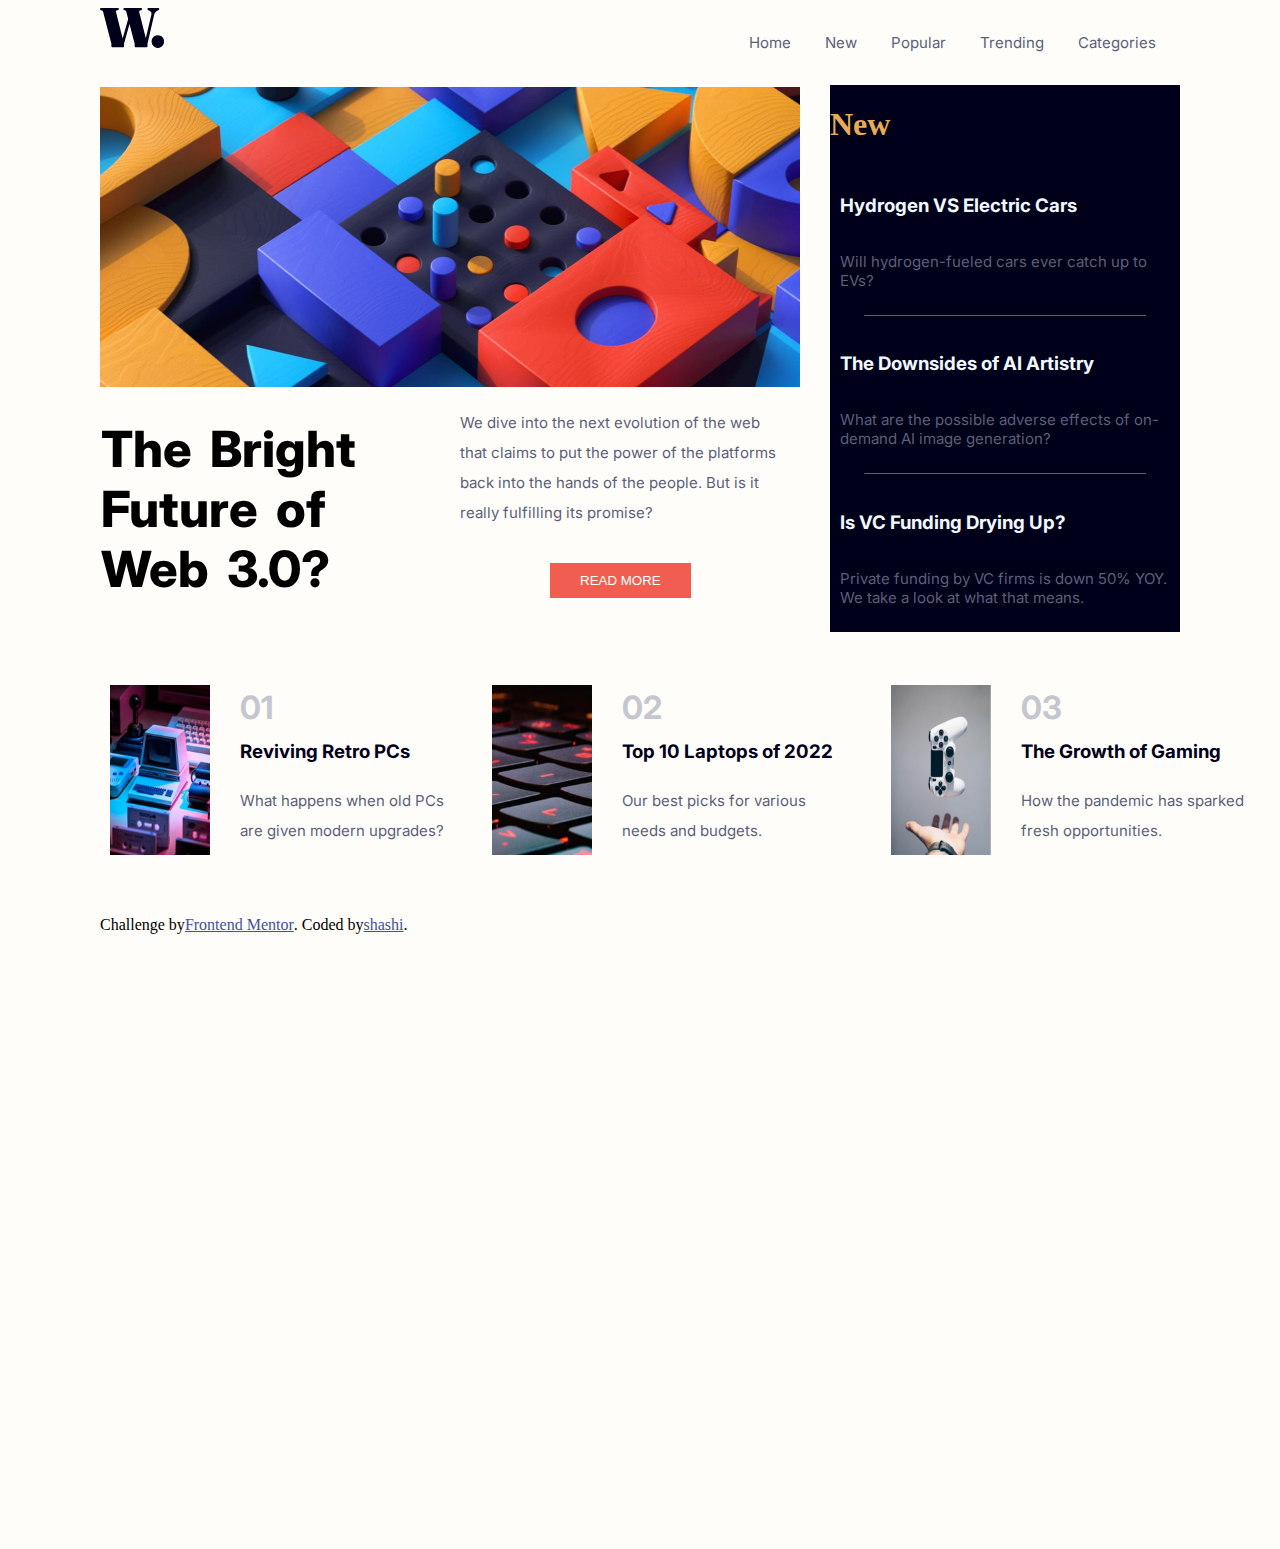
==== index.html @ fe5a7a80 "Add files via upload" ====
<!DOCTYPE html>
<html lang="en">
<head>
  <meta charset="UTF-8">
  <meta name="viewport" content="width=device-width, initial-scale=1.0"> <!-- displays site properly based on user's device -->

  <link rel="icon" type="image/png" sizes="32x32" href="./images/favicon-32x32.png">
  
  <title>Frontend Mentor | News homepage</title>

  <!-- Feel free to remove these styles or customise in your own stylesheet 👍 -->
  <style>
    .attribution { font-size: 11px; text-align: center; }
    .attribution a { color: hsl(228, 45%, 44%); }
  </style>
  <link rel="stylesheet" href="style.css">
  <link rel="preconnect" href="https://fonts.googleapis.com">
<link rel="preconnect" href="https://fonts.gstatic.com" crossorigin>
<link href="https://fonts.googleapis.com/css2?family=Inter&display=swap" rel="stylesheet">
</head>
<body>
<div class="top">
  <img src="assets/images/logo.svg" alt="">
  <p class="li">
  Home
  New
  Popular
  Trending
  Categories
  </p>
  </div>
 <div>
  <div class="middle">
    <img class="game" src="/assets/images/image-web-3-desktop.jpg" alt="game">

  <h1 class="main">The Bright Future of Web 3.0?</h1>

  <p class="mainp"> We dive into the next evolution of the web that claims to put the power of the platforms back into the hands of the people. 
  But is it really fulfilling its promise?</p>

 <button class="bo" >read more</button> 
  </div>
  <div class="middleleft">
  <h1>New</h1> 

  <h3>Hydrogen VS Electric Cars</h3>
 <p> Will hydrogen-fueled cars ever catch up to EVs?</p>
 <hr>

 <h3> The Downsides of AI Artistry</h3>
 <p> What are the possible adverse effects of on-demand AI image generation?</p>
<hr>
 <h3> Is VC Funding Drying Up?</h3>
 <p> Private funding by VC firms is down 50% YOY. We take a look at what that means.</p>
  </div>
</div>
<div class="down">
  <div class="star">
    <img class="boy" src="assets/images/image-retro-pcs.jpg" alt="">
  <h1 class="kp">01</h1>
 <h3 class="sm">Reviving Retro PCs</h3>
 <p class="ak"> What happens when old PCs are given modern upgrades?</p>
</div>
<div class="fire" >
  <img  class="boy"src="assets/images/image-top-laptops.jpg" alt="">
  <h1 class="kp">02</h1>
  <h3 class="sm">Top 10 Laptops of 2022</h3>
 <p class="ak"> Our best picks for various needs and budgets.</p>
</div>
<div class="car">
  <img  class="boy"src="assets/images/image-gaming-growth.jpg" alt="">
 <h1 class="kp"> 03</h1>
  <h3 class="sm" >The Growth of Gaming</h3>
 <p class="ak"> How the pandemic has sparked fresh opportunities.</p>

  </div>
  <div class="attribution">
    Challenge by <a href="https://www.frontendmentor.io?ref=challenge" target="_blank">Frontend Mentor</a>. 
    Coded by <a class="cp" href="#">shashi</a>.
  </div>
  </div>
</body>
</html>
---- style.css ----
body{
    background-color: hsl(36, 100%, 99%);
    margin-left: 100px;
    margin-right: 80px;

    height: auto;

     
    
}
.top{
    margin-bottom: 10px;
}

.t{
    color: black;
    font-size: 70px;
    display: inline-block;
    position: relative;
    left: 20px;
}
.li{
    display: inline-block;
    position: relative;
    left:570px;
word-spacing: 30px;
cursor:pointer;
}
.game{
    width:700px;
    height: 300px;
}
.main{
    font-family: 'Inter', sans-serif;
    font-weight: 800;

    color: black;
    font-size: 50px;
    display: inline-block;
    position: relative;
    width: 30%;
    top: 200px;
    right: 703px;
    word-spacing: 8px;
}
.mainp{
    line-height: 2;
    position: relative;
    left: 350px;
    bottom: 50px;
    width: 30%;
}
.middleleft{
    display: inline-block;
    background-color:hsl(240, 100%, 5%) ;
    position: relative;
    bottom: 552.5px;
    left: 730px;
    width: 350px;

}
hr{
    width: 80%;
    border-top: 0;
 border-color: hsl(236, 13%, 42%);
    
}
p{
    color: hsl(236, 13%, 42%);
    font-size: 15px;
    padding: 10px;
    font-family: 'Inter', sans-serif;
}
h3{
    font-family: 'Inter', sans-serif;
    display: inline-block;
    margin-bottom: 0px;
    padding-bottom: 0px;
    color: aliceblue;
    padding: 10px;
}
h1{
    color: hsl(35, 77%, 62%);
}
.bo{
    text-transform: uppercase;
    margin-left: 500px;
    padding: 10px 30px 10px 30px;
    background-color: hsl(5, 85%, 63%);
    border-style:none ;
    color: #fff;
    cursor: pointer;
    position: relative;
    bottom: 40px;
    right: 50px;
}
.down{
    display:inline-flex;
    position: relative;
    bottom: 500px;
    line-height: 2;
} 

.boy{
    float: left;
    margin-right: 40px;
    position: relative;
    right: 30px;
    
    width: 100px;
    height: 170px;

}
.sm{
    font-family: 'Inter', sans-serif;
    color:hsl(240, 100%, 5%) ;
    display: inline-block;
    position: relative;
    bottom: 150px;
    left: 90px;
    width: 110%;
}
.star{
    padding-left: 40px;
}
.fire{
    padding-left: 100px;
    
}
.car{
    
    padding-left: 130px;
}
.kp{
    color: hsl(233, 8%, 79%);
    font-family: 'Inter', sans-serif;
    display: inline-block;
    position: relative;
    bottom: 30px;
    right: 40px; 

}
.ak{
    font-family: 'Inter', sans-serif;
    width: 80%;
    display: inline-block;
    position: relative;
    left: 90px;
    bottom: 170px
    
}
.attribution{
display: inline-flex;
position: absolute;
bottom:100px;
font-size: medium;

}
.sm:hover{
    color:orange;
}
.bo:hover{
    background-color: black;
}
.li:hover{
    color: #000;
}
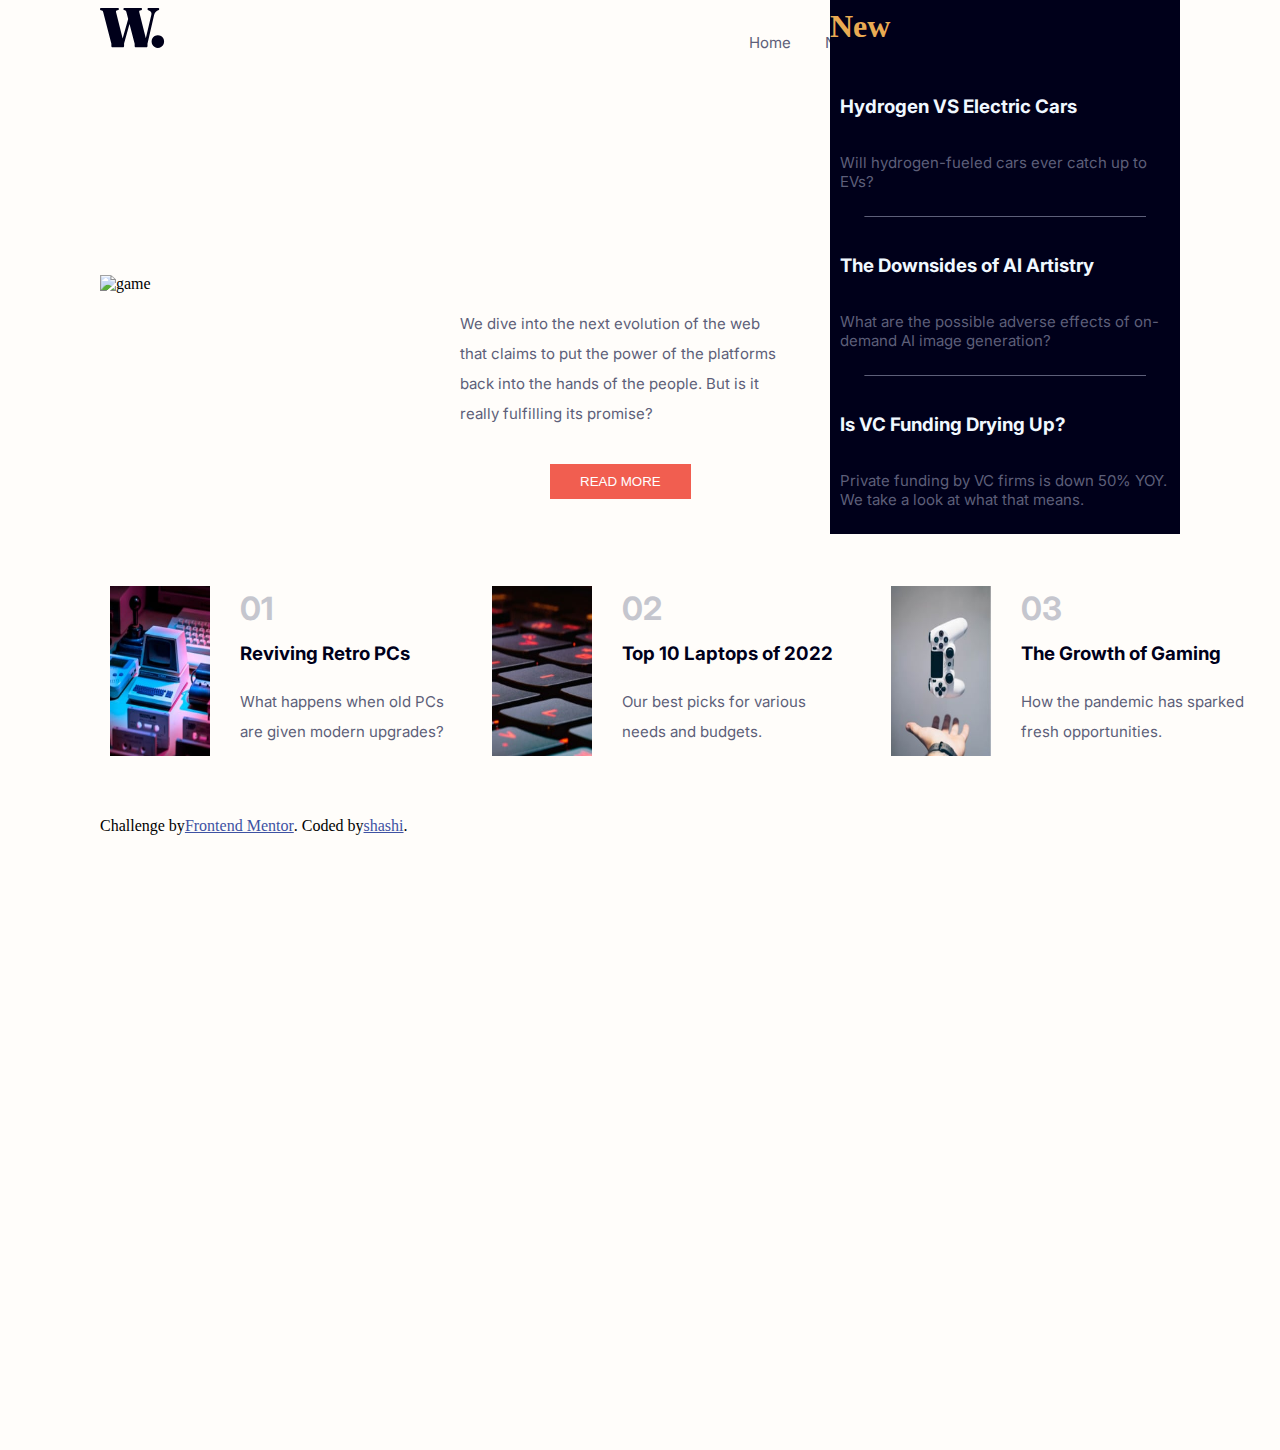
==== commit 905bf83a: "Update index.html" ====
--- a/index.html
+++ b/index.html
@@ -31,7 +31,7 @@
   </div>
  <div>
   <div class="middle">
-    <img class="game" src="/assets/images/image-web-3-desktop.jpg" alt="game">
+    <img class="game" src="fronted-mentor-challenges/assets/images/image-web-3-desktop.jpg" alt="game">
 
   <h1 class="main">The Bright Future of Web 3.0?</h1>
 
@@ -80,4 +80,4 @@
   </div>
   </div>
 </body>
-</html>+</html>
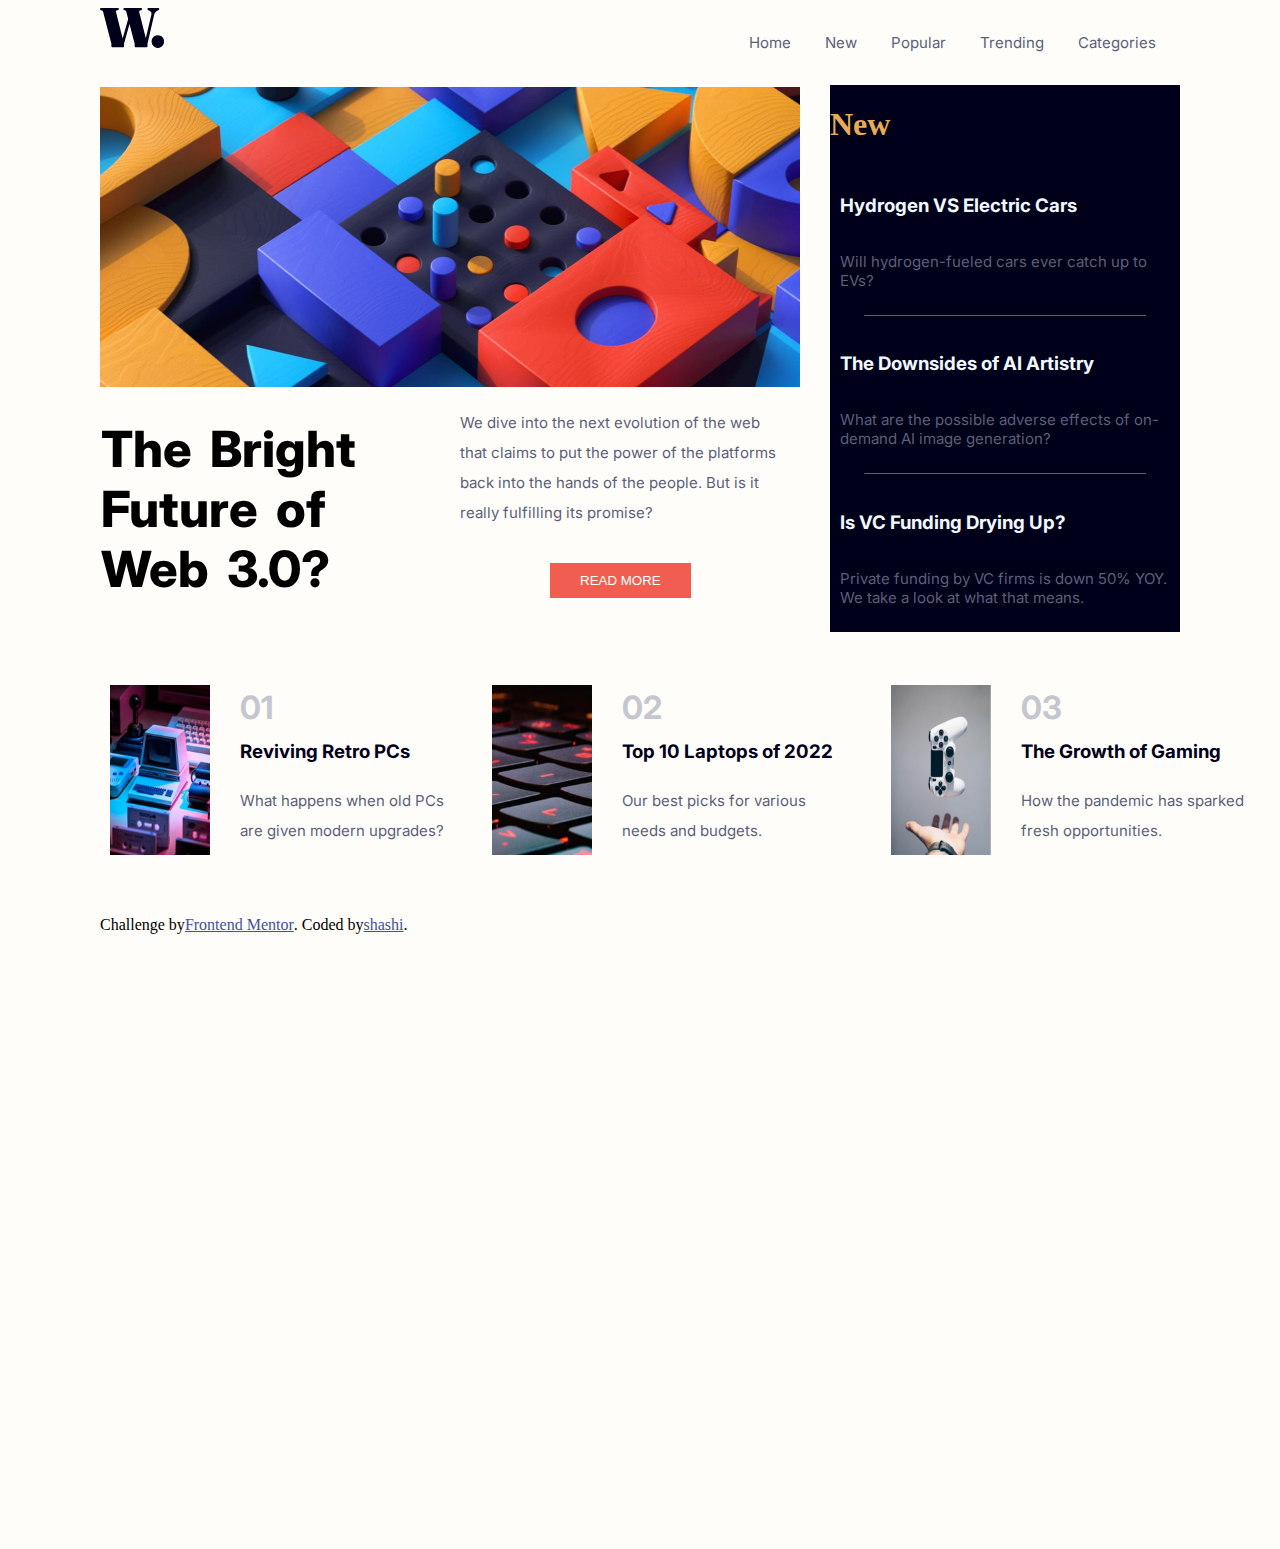
==== commit 63bfc417: "Add files via upload" ====
--- a/index.html
+++ b/index.html
@@ -20,7 +20,7 @@
 </head>
 <body>
 <div class="top">
-  <img src="assets/images/logo.svg" alt="">
+  <img src="logo.svg" alt="">
   <p class="li">
   Home
   New
@@ -31,7 +31,7 @@
   </div>
  <div>
   <div class="middle">
-    <img class="game" src="fronted-mentor-challenges/assets/images/image-web-3-desktop.jpg" alt="game">
+    <img class="game" src="image-web-3-desktop.jpg" alt="game">
 
   <h1 class="main">The Bright Future of Web 3.0?</h1>
 
@@ -56,19 +56,19 @@
 </div>
 <div class="down">
   <div class="star">
-    <img class="boy" src="assets/images/image-retro-pcs.jpg" alt="">
+    <img class="boy" src="image-retro-pcs.jpg" alt="">
   <h1 class="kp">01</h1>
  <h3 class="sm">Reviving Retro PCs</h3>
  <p class="ak"> What happens when old PCs are given modern upgrades?</p>
 </div>
 <div class="fire" >
-  <img  class="boy"src="assets/images/image-top-laptops.jpg" alt="">
+  <img  class="boy"src="image-top-laptops.jpg" alt="">
   <h1 class="kp">02</h1>
   <h3 class="sm">Top 10 Laptops of 2022</h3>
  <p class="ak"> Our best picks for various needs and budgets.</p>
 </div>
 <div class="car">
-  <img  class="boy"src="assets/images/image-gaming-growth.jpg" alt="">
+  <img  class="boy"src="image-gaming-growth.jpg" alt="">
  <h1 class="kp"> 03</h1>
   <h3 class="sm" >The Growth of Gaming</h3>
  <p class="ak"> How the pandemic has sparked fresh opportunities.</p>
@@ -80,4 +80,4 @@
   </div>
   </div>
 </body>
-</html>
+</html>